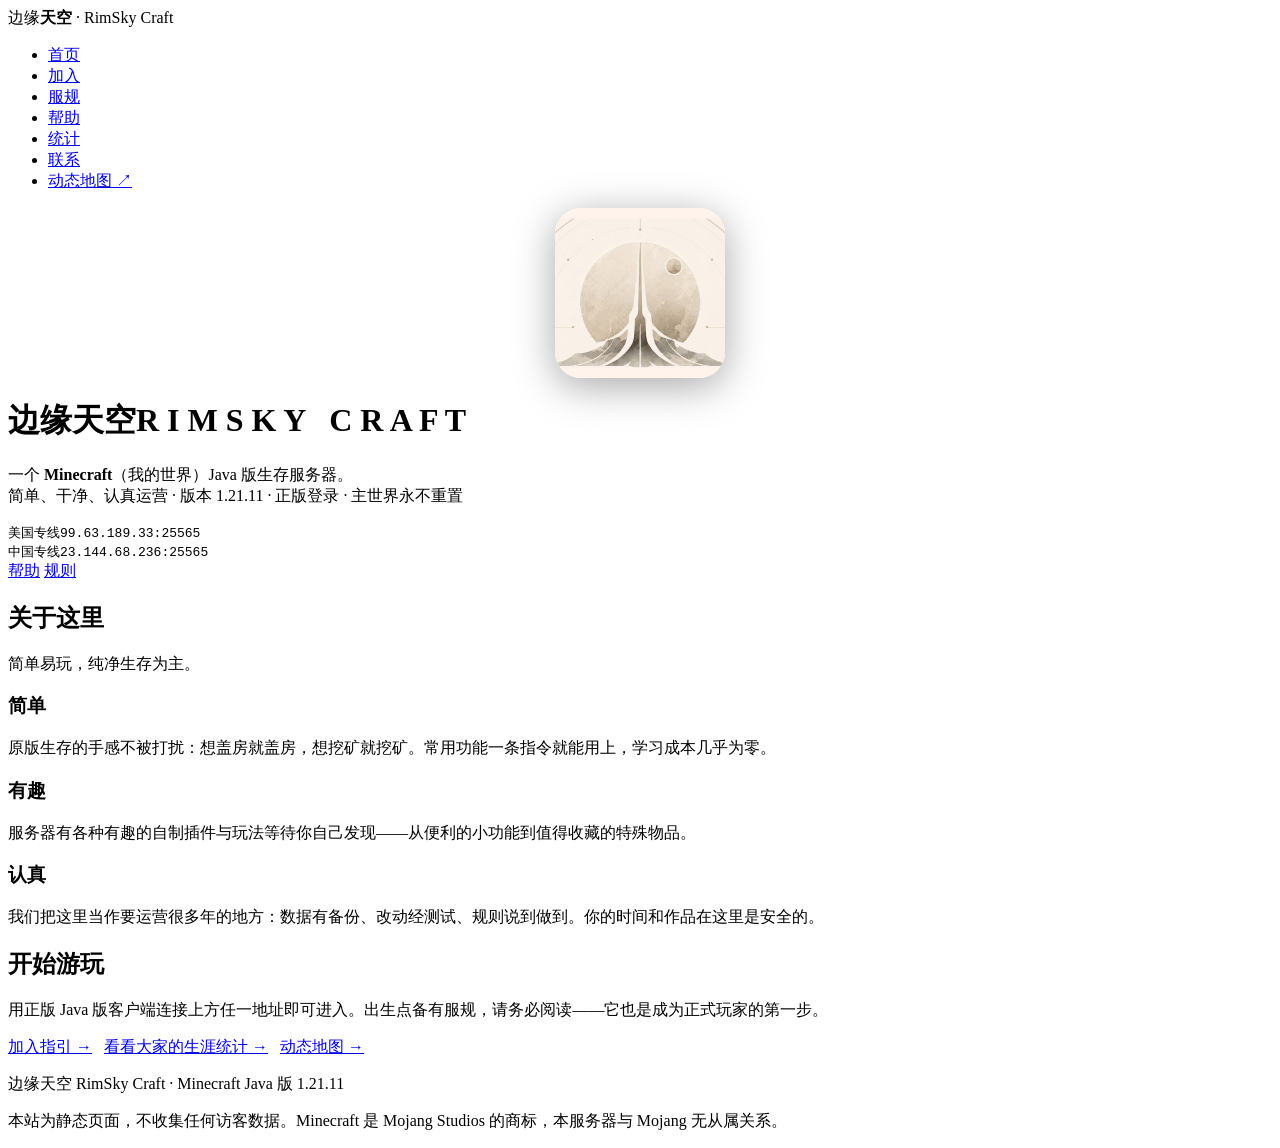
==== rimsky-web/index.html @ dabcdd48 "v4" ====
<!DOCTYPE html>
<html lang="zh-CN">
<head>
<meta charset="UTF-8">
  <link rel="icon" href="favicon.png" type="image/png">
  <link rel="icon" href="favicon.ico" sizes="any">
  <link rel="apple-touch-icon" href="apple-touch-icon.png">
<meta name="viewport" content="width=device-width, initial-scale=1">
<title>边缘天空 RimSky Craft · Minecraft 生存服务器</title>
<meta name="description" content="边缘天空 RimSky Craft — 我的世界 Minecraft Java 版生存服务器，版本 1.21.11，正版登录，北美+中国双线路，主世界永不重置。自研插件、经济商店、自定义附魔与活动，简单干净认真运营。">
<meta property="og:site_name" content="边缘天空 RimSky Craft">
<meta property="og:type" content="website">
<meta property="og:title" content="边缘天空 RimSky Craft · Minecraft 生存服务器">
<meta property="og:description" content="边缘天空 RimSky Craft — 我的世界 Minecraft Java 版生存服务器，版本 1.21.11，正版登录，北美+中国双线路，主世界永不重置。自研插件、经济商店、自定义附魔与活动，简单干净认真运营。">
<meta property="og:url" content="https://rimsky.letscode.club/index.html">
<meta property="og:image" content="https://rimsky.letscode.club/img/og-card.png">
<meta name="twitter:card" content="summary_large_image">
<link rel="stylesheet" href="style.css">
</head>
<body>
<nav>
  <div class="nav-inner">
    <span class="brand">边缘<b>天空</b> · RimSky Craft</span>
    <ul>
      <li><a href="index.html" class="on">首页</a></li>
      <li><a href="join.html">加入</a></li>
      <li><a href="rules.html">服规</a></li>
      <li><a href="help.html">帮助</a></li>
      <li><a href="stats.html">统计</a></li>
      <li><a href="contact.html">联系</a></li>
      <li><a href="https://map.letscode.club/" target="_blank" rel="noopener">动态地图 ↗</a></li>
    </ul>
  </div>
</nav>
<header class="hero">
  <div class="stars" aria-hidden="true"></div>
  <div class="rim" aria-hidden="true"></div>
  <img class="hero-logo" src="img/logo.png" alt="RimSky Craft 徽标" width="170" height="170"
       style="display:block;margin:10px auto 4px;border-radius:26px;box-shadow:0 8px 40px rgba(0,0,0,.35)">
  <h1>边缘天空<span class="en">R I M S K Y &nbsp; C R A F T</span></h1>
  <p class="tagline">一个 <b>Minecraft</b>（我的世界）Java 版生存服务器。<br>简单、干净、认真运营 · 版本 1.21.11 · 正版登录 · 主世界永不重置</p>
  <div class="addrs">
    <div class="addr"><small>美国专线</small><code>99.63.189.33:25565</code></div>
    <div class="addr"><small>中国专线</small><code>23.144.68.236:25565</code></div>
  </div>
  <div class="cta">
    <a class="btn btn-solid" href="help.html">帮助</a>
    <a class="btn btn-ghost" href="rules.html">规则</a>
  </div>
</header>
<main>
<section>
  <h2>关于这里</h2>
  <p class="sub">简单易玩，纯净生存为主。</p>
  <div class="cards">
    <div class="card">
      <h3>简单</h3>
      <p>原版生存的手感不被打扰：想盖房就盖房，想挖矿就挖矿。常用功能一条指令就能用上，学习成本几乎为零。</p>
    </div>
    <div class="card">
      <h3>有趣</h3>
      <p>服务器有各种有趣的自制插件与玩法等待你自己发现——从便利的小功能到值得收藏的特殊物品。</p>
    </div>
    <div class="card">
      <h3>认真</h3>
      <p>我们把这里当作要运营很多年的地方：数据有备份、改动经测试、规则说到做到。你的时间和作品在这里是安全的。</p>
    </div>
  </div>
</section>
<section>
  <h2>开始游玩</h2>
  <p class="sub">用正版 Java 版客户端连接上方任一地址即可进入。出生点备有服规，请务必阅读——它也是成为正式玩家的第一步。</p>
  <p><a href="join.html">加入指引 →</a>&nbsp;&nbsp;&nbsp;<a href="stats.html">看看大家的生涯统计 →</a>&nbsp;&nbsp;&nbsp;<a href="https://map.letscode.club/" target="_blank" rel="noopener">动态地图 →</a></p>
</section>
</main>
<footer>
  <div class="horizon" aria-hidden="true"></div>
  <p>边缘天空 RimSky Craft · Minecraft Java 版 1.21.11</p>
  <p>本站为静态页面，不收集任何访客数据。Minecraft 是 Mojang Studios 的商标，本服务器与 Mojang 无从属关系。</p>
</footer>
</body></html>
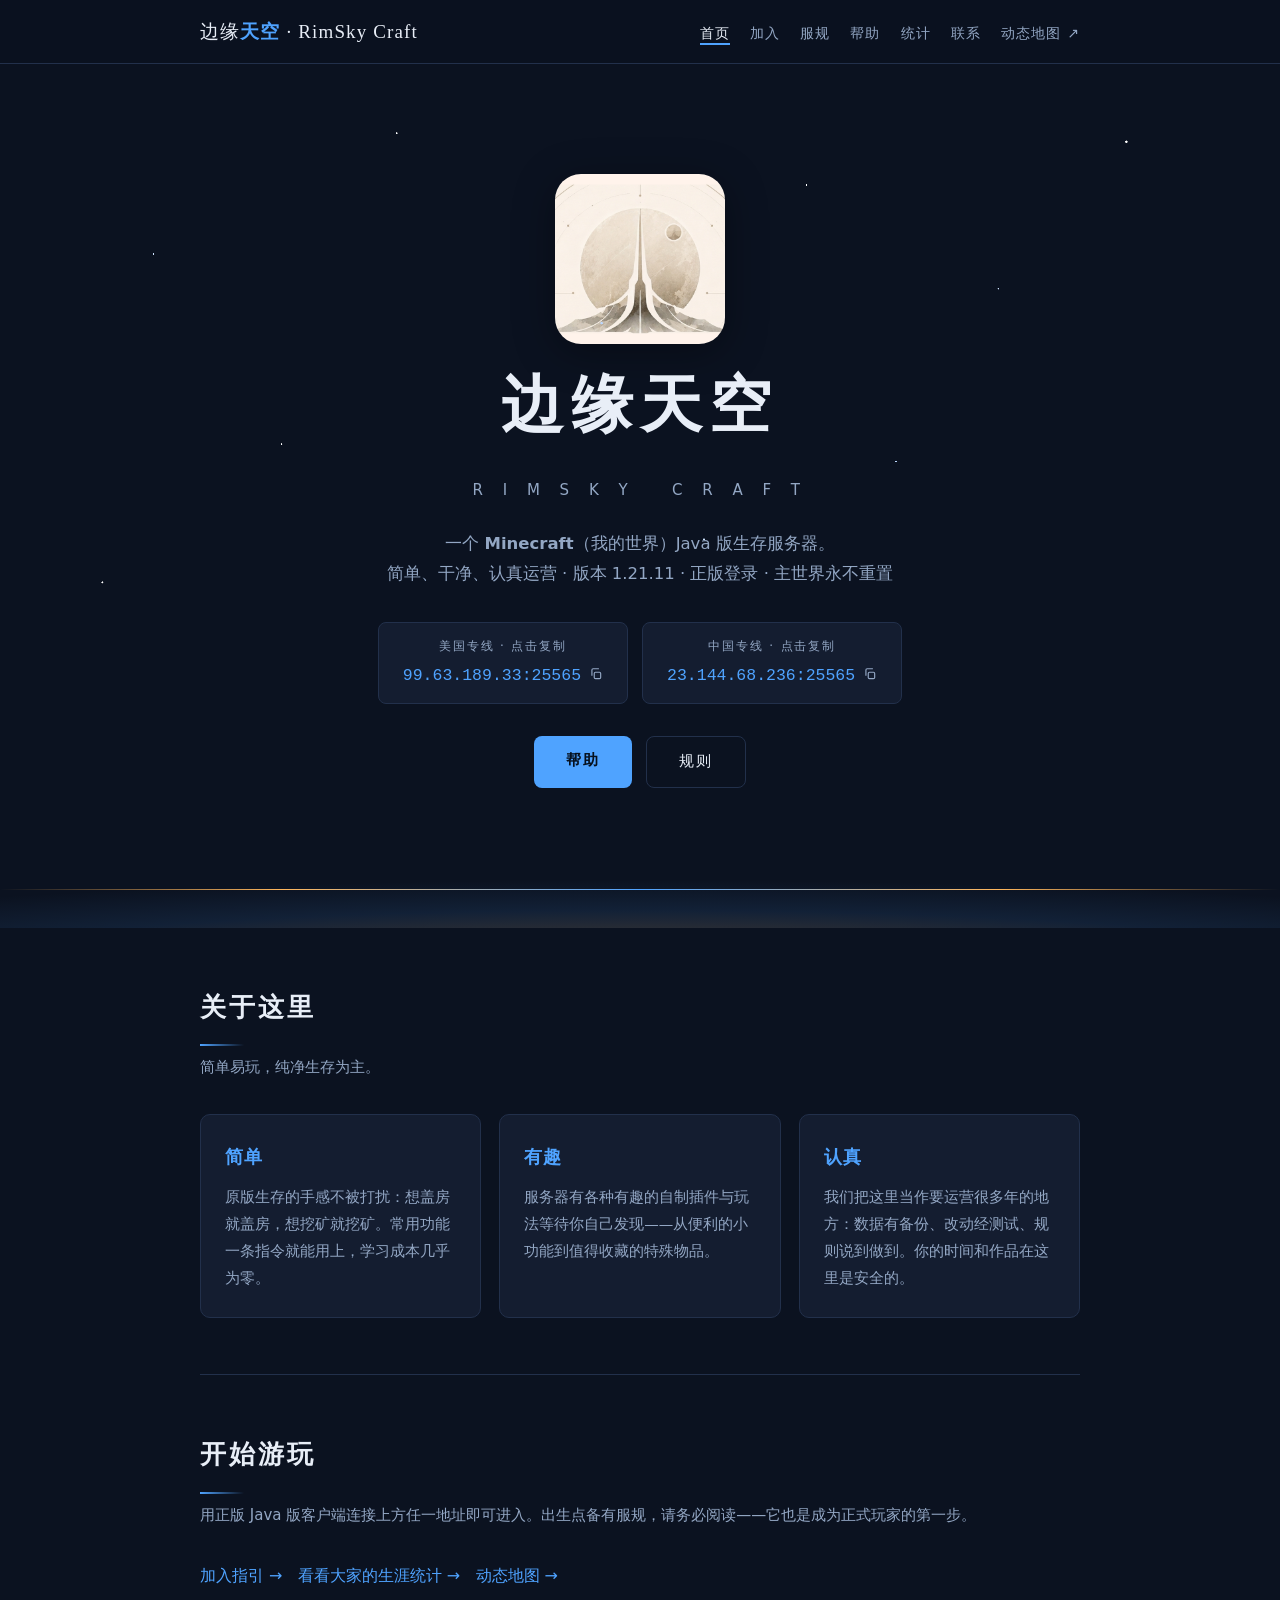
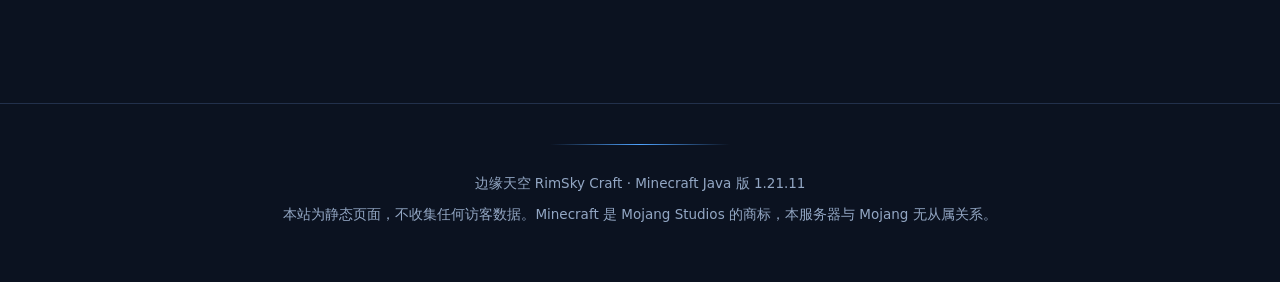
==== commit b50b808d: "v6" ====
--- a/rimsky-web/index.html
+++ b/rimsky-web/index.html
@@ -8,14 +8,46 @@
 <meta name="viewport" content="width=device-width, initial-scale=1">
 <title>边缘天空 RimSky Craft · Minecraft 生存服务器</title>
 <meta name="description" content="边缘天空 RimSky Craft — 我的世界 Minecraft Java 版生存服务器，版本 1.21.11，正版登录，北美+中国双线路，主世界永不重置。自研插件、经济商店、自定义附魔与活动，简单干净认真运营。">
+<link rel="canonical" href="https://rimsky.letscode.club/">
+<link rel="manifest" href="site.webmanifest">
 <meta property="og:site_name" content="边缘天空 RimSky Craft">
 <meta property="og:type" content="website">
+<meta property="og:locale" content="zh_CN">
 <meta property="og:title" content="边缘天空 RimSky Craft · Minecraft 生存服务器">
 <meta property="og:description" content="边缘天空 RimSky Craft — 我的世界 Minecraft Java 版生存服务器，版本 1.21.11，正版登录，北美+中国双线路，主世界永不重置。自研插件、经济商店、自定义附魔与活动，简单干净认真运营。">
-<meta property="og:url" content="https://rimsky.letscode.club/index.html">
+<meta property="og:url" content="https://rimsky.letscode.club/">
 <meta property="og:image" content="https://rimsky.letscode.club/img/og-card.png">
+<meta property="og:image:width" content="1200">
+<meta property="og:image:height" content="630">
+<meta property="og:image:alt" content="边缘天空 RimSky Craft — Minecraft 生存服务器">
 <meta name="twitter:card" content="summary_large_image">
+<meta name="twitter:title" content="边缘天空 RimSky Craft · Minecraft 生存服务器">
+<meta name="twitter:description" content="边缘天空 RimSky Craft — 我的世界 Minecraft Java 版生存服务器，版本 1.21.11，正版登录，北美+中国双线路，主世界永不重置。">
+<meta name="twitter:image" content="https://rimsky.letscode.club/img/og-card.png">
 <link rel="stylesheet" href="style.css">
+<script type="application/ld+json">
+{
+  "@context": "https://schema.org",
+  "@graph": [
+    {
+      "@type": "Organization",
+      "@id": "https://rimsky.letscode.club/#organization",
+      "name": "边缘天空 RimSky Craft",
+      "url": "https://rimsky.letscode.club/",
+      "logo": "https://rimsky.letscode.club/img/logo.png"
+    },
+    {
+      "@type": "WebSite",
+      "@id": "https://rimsky.letscode.club/#website",
+      "name": "边缘天空 RimSky Craft",
+      "alternateName": "RimSky Craft",
+      "url": "https://rimsky.letscode.club/",
+      "inLanguage": "zh-CN",
+      "publisher": { "@id": "https://rimsky.letscode.club/#organization" }
+    }
+  ]
+}
+</script>
 </head>
 <body>
 <nav>
@@ -40,8 +72,8 @@
   <h1>边缘天空<span class="en">R I M S K Y &nbsp; C R A F T</span></h1>
   <p class="tagline">一个 <b>Minecraft</b>（我的世界）Java 版生存服务器。<br>简单、干净、认真运营 · 版本 1.21.11 · 正版登录 · 主世界永不重置</p>
   <div class="addrs">
-    <div class="addr"><small>美国专线</small><code>99.63.189.33:25565</code></div>
-    <div class="addr"><small>中国专线</small><code>23.144.68.236:25565</code></div>
+    <div class="addr" data-copy="99.63.189.33:25565" role="button" tabindex="0" aria-label="点击复制美国专线地址"><small>美国专线 · 点击复制</small><code>99.63.189.33:25565</code><svg class="cico" viewBox="0 0 24 24" fill="none" stroke="currentColor" stroke-width="2" aria-hidden="true"><rect x="9" y="9" width="11" height="11" rx="2"/><path d="M5 15V5a2 2 0 0 1 2-2h10"/></svg></div>
+    <div class="addr" data-copy="23.144.68.236:25565" role="button" tabindex="0" aria-label="点击复制中国专线地址"><small>中国专线 · 点击复制</small><code>23.144.68.236:25565</code><svg class="cico" viewBox="0 0 24 24" fill="none" stroke="currentColor" stroke-width="2" aria-hidden="true"><rect x="9" y="9" width="11" height="11" rx="2"/><path d="M5 15V5a2 2 0 0 1 2-2h10"/></svg></div>
   </div>
   <div class="cta">
     <a class="btn btn-solid" href="help.html">帮助</a>
@@ -78,4 +110,5 @@
   <p>边缘天空 RimSky Craft · Minecraft Java 版 1.21.11</p>
   <p>本站为静态页面，不收集任何访客数据。Minecraft 是 Mojang Studios 的商标，本服务器与 Mojang 无从属关系。</p>
 </footer>
+<script src="js/copy.js" defer></script>
 </body></html>
--- a/rimsky-web/style.css
+++ b/rimsky-web/style.css
@@ -0,0 +1,123 @@
+/* ===== RimSky Craft · 边缘天空 —— 夜穹主题 v2 ===== */
+:root{
+  --night:#0B1220;--panel:#141D30;--line:#22304B;
+  --sky:#4FA3FF;--dawn:#FFB65C;--text:#E8EEF7;--muted:#93A7C4;--body:#B9C7DD;
+  --serif:"Noto Serif SC","Source Han Serif SC","STSong","SimSun",serif;
+  --sans:"PingFang SC","Microsoft YaHei","Noto Sans SC",system-ui,sans-serif;
+  --mono:ui-monospace,"SF Mono","Cascadia Mono",Consolas,monospace;
+}
+*{margin:0;padding:0;box-sizing:border-box}
+html{scroll-behavior:smooth}
+body{background:var(--night);color:var(--text);font-family:var(--sans);line-height:1.85;font-size:16px}
+a{color:var(--sky);text-decoration:none}
+a:hover{color:var(--dawn)}
+a:focus-visible{outline:2px solid var(--dawn);outline-offset:3px;border-radius:2px}
+
+nav{position:sticky;top:0;z-index:10;background:rgba(11,18,32,.92);backdrop-filter:blur(6px);border-bottom:1px solid var(--line)}
+.nav-inner{max-width:920px;margin:0 auto;padding:14px 20px;display:flex;align-items:baseline;gap:24px;flex-wrap:wrap}
+.brand{font-family:var(--serif);font-size:19px;letter-spacing:.06em;color:var(--text)}
+.brand b{color:var(--sky)}
+nav ul{display:flex;gap:20px;list-style:none;margin-left:auto;flex-wrap:wrap}
+nav ul a{color:var(--muted);font-size:14px;letter-spacing:.08em}
+nav ul a:hover,nav ul a.on{color:var(--text)}
+nav ul a.on{border-bottom:2px solid var(--sky);padding-bottom:2px}
+
+/* 主视觉:星空+天穹边缘线 */
+header.hero{position:relative;overflow:hidden;text-align:center;padding:100px 20px 140px}
+.stars{content:"";position:absolute;inset:0;pointer-events:none;background-image:
+  radial-gradient(1px 1px at 12% 22%,#cfe4ff 60%,transparent),
+  radial-gradient(1px 1px at 31% 8%,#fff 60%,transparent),
+  radial-gradient(1.5px 1.5px at 47% 30%,#bcd8ff 60%,transparent),
+  radial-gradient(1px 1px at 63% 14%,#fff 60%,transparent),
+  radial-gradient(1px 1px at 78% 26%,#cfe4ff 60%,transparent),
+  radial-gradient(1.5px 1.5px at 88% 9%,#fff 60%,transparent),
+  radial-gradient(1px 1px at 22% 44%,#fff 60%,transparent),
+  radial-gradient(1px 1px at 70% 46%,#bcd8ff 60%,transparent),
+  radial-gradient(1px 1px at 55% 55%,#cfe4ff 60%,transparent),
+  radial-gradient(1.2px 1.2px at 8% 60%,#fff 60%,transparent);
+  animation:twinkle 6s ease-in-out infinite alternate}
+@keyframes twinkle{from{opacity:.55}to{opacity:1}}
+@media (prefers-reduced-motion:reduce){.stars{animation:none}}
+.rim{position:absolute;left:0;right:0;bottom:0;height:120px;pointer-events:none;
+  background:radial-gradient(120% 100% at 50% 130%,rgba(255,182,92,.28) 0%,rgba(79,163,255,.10) 45%,transparent 70%)}
+.rim::before{content:"";position:absolute;left:0;right:0;bottom:38px;height:1px;
+  background:linear-gradient(90deg,transparent,var(--dawn) 22%,var(--sky) 50%,var(--dawn) 78%,transparent)}
+h1{font-family:var(--serif);font-weight:700;font-size:clamp(38px,7vw,62px);letter-spacing:.12em;position:relative}
+h1 .en{display:block;font-family:var(--sans);font-weight:400;font-size:clamp(12px,2vw,15px);letter-spacing:.5em;color:var(--muted);margin-top:14px}
+.tagline{position:relative;margin:24px auto 0;max-width:600px;color:var(--muted);font-size:16.5px}
+.addrs{position:relative;margin:32px auto 0;display:flex;gap:14px;justify-content:center;flex-wrap:wrap}
+.addr{background:var(--panel);border:1px solid var(--line);border-radius:8px;padding:12px 24px}
+.addr small{display:block;color:var(--muted);font-size:12px;letter-spacing:.15em;margin-bottom:3px}
+.addr code{font-family:var(--mono);font-size:16.5px;color:var(--sky);user-select:all;background:none;border:none;padding:0}
+.cta{position:relative;margin-top:32px;display:flex;gap:14px;justify-content:center;flex-wrap:wrap}
+.btn{display:inline-block;padding:11px 32px;border-radius:8px;font-size:15px;letter-spacing:.14em}
+.btn-solid{background:var(--sky);color:#06111F;font-weight:600}
+.btn-solid:hover{background:var(--dawn);color:#1A1006}
+.btn-ghost{border:1px solid var(--line);color:var(--text)}
+.btn-ghost:hover{border-color:var(--sky);color:var(--sky)}
+
+header.page{max-width:920px;margin:0 auto;padding:60px 20px 8px}
+header.page h1{font-size:clamp(28px,5vw,40px);letter-spacing:.14em;text-align:left}
+header.page p{color:var(--muted);margin-top:10px;font-size:15px}
+header.page h1::after{content:"";display:block;width:52px;height:2px;margin-top:16px;background:linear-gradient(90deg,var(--sky),transparent)}
+
+main{max-width:920px;margin:0 auto;padding:0 20px}
+section{padding:56px 0;border-bottom:1px solid var(--line)}
+section:last-of-type{border-bottom:none}
+h2{font-family:var(--serif);font-size:26px;letter-spacing:.12em;margin-bottom:8px}
+.sub{color:var(--muted);margin-bottom:32px;font-size:15px}
+h2::after{content:"";display:block;width:44px;height:2px;margin-top:12px;background:linear-gradient(90deg,var(--sky),transparent)}
+
+/* 正文流(不装框) */
+.prose h3{font-family:var(--serif);font-size:17.5px;letter-spacing:.06em;color:var(--sky);margin:30px 0 8px}
+.prose h3:first-child{margin-top:0}
+.prose p{color:var(--body);font-size:15px}
+.prose p+p{margin-top:10px}
+.prose ul{margin:8px 0 0 20px;color:var(--body);font-size:15px}
+.prose li+li{margin-top:6px}
+.prose b{color:var(--text)}
+
+/* 规则列表:细线分隔,不装框 */
+.rulelist{list-style:none}
+.rulelist li{display:flex;gap:18px;padding:16px 4px;border-bottom:1px dashed var(--line);
+  color:var(--body);font-size:15px}
+.rulelist li:last-child{border-bottom:none}
+.rulelist .no{font-family:var(--serif);color:var(--dawn);min-width:26px;font-size:17px}
+
+/* 唯一保留的警示框 */
+.note{margin:26px 0;color:var(--body);font-size:14.5px;border:1px dashed var(--dawn);
+  border-radius:8px;padding:14px 20px;background:rgba(255,182,92,.05)}
+.note b{color:var(--dawn)}
+
+.cards{display:grid;grid-template-columns:repeat(auto-fit,minmax(250px,1fr));gap:18px}
+.card{background:var(--panel);border:1px solid var(--line);border-radius:10px;padding:26px 24px}
+.card h3{font-family:var(--serif);font-size:18px;letter-spacing:.06em;color:var(--sky);margin-bottom:10px}
+.card p{color:var(--muted);font-size:14.5px}
+.card p+p{margin-top:8px}
+
+code,kbd{font-family:var(--mono);background:var(--panel);border:1px solid var(--line);
+  padding:1px 7px;border-radius:4px;font-size:13.5px;color:var(--sky)}
+
+table{width:100%;border-collapse:collapse;background:var(--panel);border:1px solid var(--line);
+  border-radius:8px;overflow:hidden;font-size:14.5px}
+th,td{text-align:left;padding:10px 16px;border-bottom:1px solid var(--line)}
+th{background:#18223A;color:var(--sky);font-weight:600;letter-spacing:.06em}
+tr:last-child td{border-bottom:none}
+td:first-child{font-family:var(--mono);color:var(--sky);white-space:nowrap;font-size:13.5px}
+td:last-child{color:var(--body)}
+
+footer{border-top:1px solid var(--line);margin-top:56px;padding:40px 20px 56px;text-align:center;color:var(--muted);font-size:13.5px}
+footer .horizon{width:180px;height:1px;margin:0 auto 26px;background:linear-gradient(90deg,transparent,var(--sky),transparent)}
+footer p+p{margin-top:6px}
+
+/* ---- 点击复制 ---- */
+[data-copy]{cursor:pointer}
+.addr[data-copy]{transition:border-color .15s}
+.addr[data-copy]:hover{border-color:var(--sky)}
+.addr[data-copy]:focus-visible,.copyline[data-copy]:focus-visible{outline:2px solid var(--dawn);outline-offset:3px;border-radius:8px}
+.cico{width:14px;height:14px;margin-left:8px;vertical-align:-1px;color:var(--muted)}
+.addr[data-copy]:hover .cico,.copyline[data-copy]:hover .cico,.cbtn:hover .cico{color:var(--sky)}
+.copied small,.copied .chint{color:var(--dawn)!important}
+.copied .cico{color:var(--dawn)}
+.chint{display:block;color:var(--muted);font-size:12px;letter-spacing:.15em;margin-top:3px}
+.cbtn{background:none;border:none;padding:0 0 0 8px;cursor:pointer;color:var(--muted);vertical-align:-1px}
